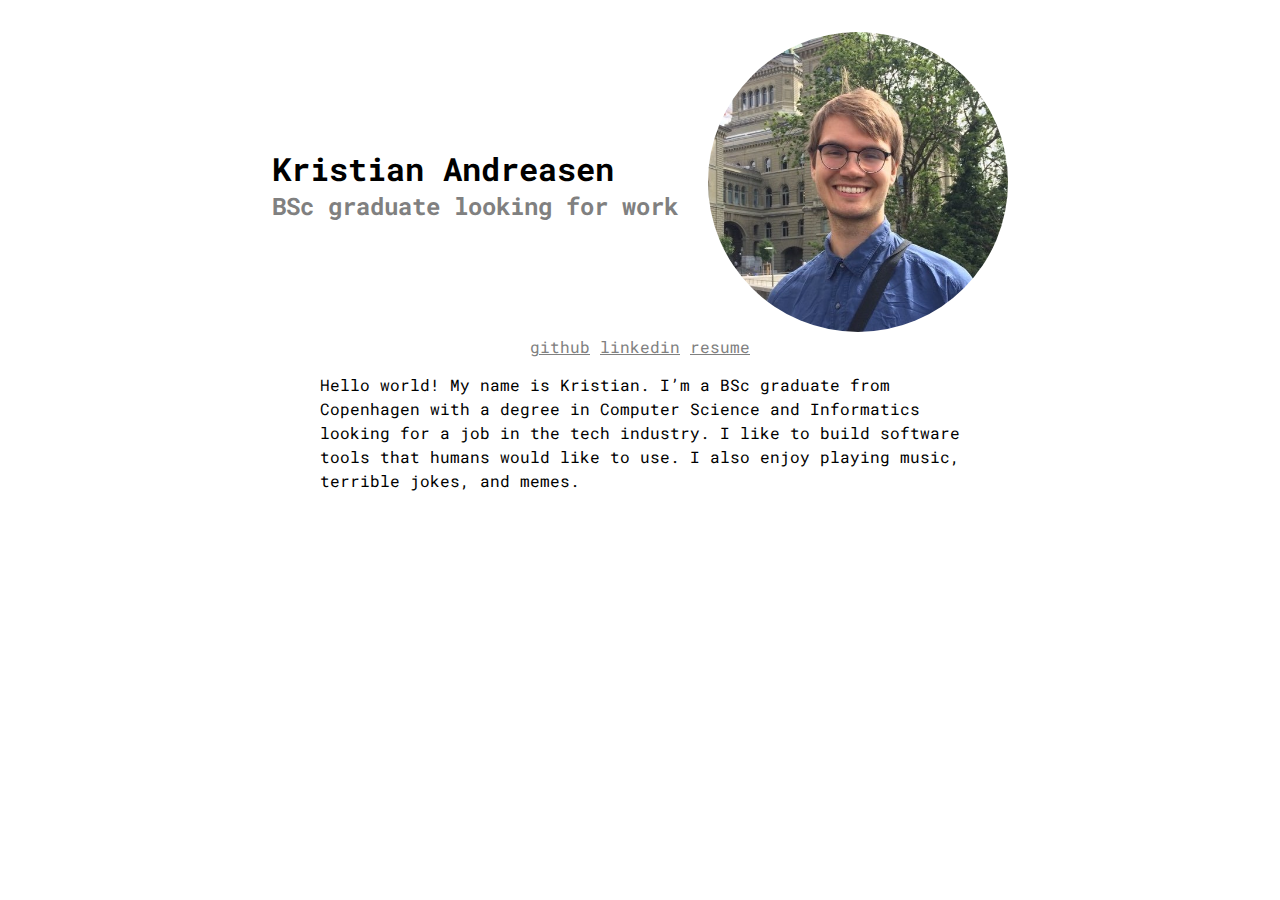
==== index.html @ 18df2f49 "first commit" ====
<!DOCTYPE html>
<html lang="en">
  <head>
    <meta charset="UTF-8" />
    <meta http-equiv="X-UA-Compatible" content="IE=edge" />
    <meta name="viewport" content="width=device-width, initial-scale=1.0" />
    <title>Document</title>
    <link rel="preconnect" href="https://fonts.googleapis.com" />
    <link rel="preconnect" href="https://fonts.gstatic.com" crossorigin />
    <link
      href="https://fonts.googleapis.com/css2?family=Roboto+Mono&display=swap"
      rel="stylesheet"
    />
    <link rel="stylesheet" href="style.css" />
  </head>
  <body>
    <header>
      <div id="flex-container">
        <div>
          <h1>Kristian Andreasen</h1>
          <h2>BSc graduate looking for work</h2>
        </div>
        <div id="img-container">
          <img src="/img/FACE.png" alt="" />
        </div>
      </div>
      <ul id="socials">
        <li>
          <a href="https://github.com/kristiankauffeld" target="_blank"
            >github</a
          >
        </li>
        <li>
          <a
            href="https://www.linkedin.com/in/kristian-kauffeld-andreasen/"
            target="_blank"
            >linkedin</a
          >
        </li>
        <li><a href="" target="_blank">resume</a></li>
      </ul>
    </header>
    <main>
      <section id="bio">
        <div id="text-container">
          <p>
            Hello world! My name is Kristian. I’m a BSc graduate from Copenhagen
            with a degree in Computer Science and Informatics looking for a job
            in the tech industry. I like to build software tools that humans
            would like to use. I also enjoy playing music, terrible jokes, and
            memes.
          </p>
        </div>
      </section>
    </main>
  </body>
</html>
---- style.css ----
body {
  margin: 0;
  font-family: "Roboto Mono", monospace;
}

header {
  margin-top: 2rem;
}

#flex-container {
  display: flex;
  justify-content: center;
  align-items: center;
}

ul {
  display: flex;
  margin: 0;
  padding: 0;
  list-style: none;
  justify-content: center;
}

a {
  padding: 5px;
  color: #808080;
}

#img-container img {
  height: 300px;
  width: 300px;
  border-radius: 50%;
  object-fit: cover;
  margin: 0 0 0 30px;
}

h1 {
  margin: 0;
}

h2 {
  margin: 0;
  color: grey;
}

#bio {
  margin: 0 auto;
  width: 50%;
  line-height: 24px;
}

@media (max-width: 768px) {
  #flex-container {
    flex-wrap: wrap;
    text-align: center;
  }
  #bio {
    width: 80%;
  }
  header h2 {
    font-size: 1.2rem;
  }
}
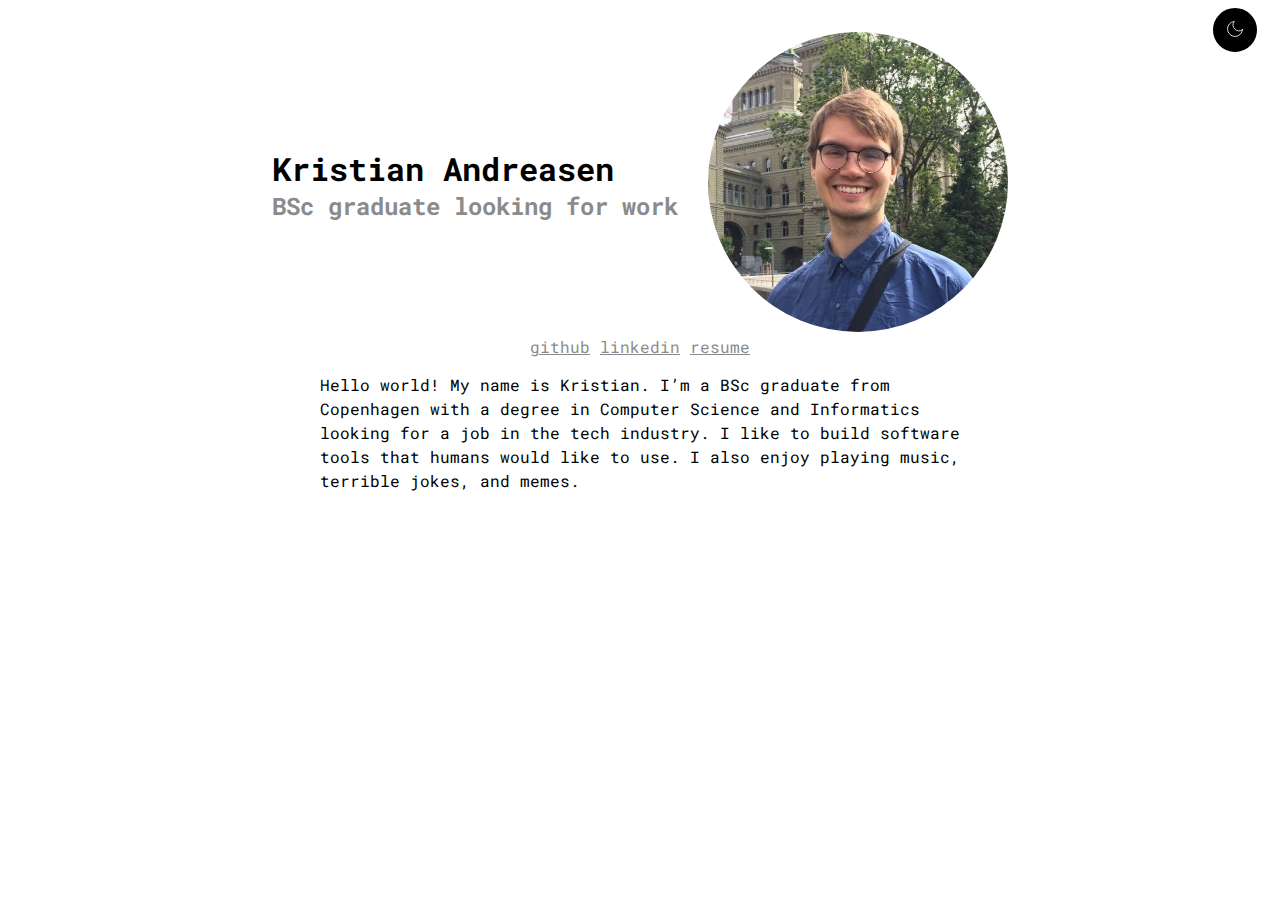
==== commit a53923ff: "added dark/light-mode button" ====
--- a/index.html
+++ b/index.html
@@ -4,7 +4,7 @@
     <meta charset="UTF-8" />
     <meta http-equiv="X-UA-Compatible" content="IE=edge" />
     <meta name="viewport" content="width=device-width, initial-scale=1.0" />
-    <title>Document</title>
+    <title>kkandreasen</title>
     <link rel="preconnect" href="https://fonts.googleapis.com" />
     <link rel="preconnect" href="https://fonts.gstatic.com" crossorigin />
     <link
@@ -12,8 +12,21 @@
       rel="stylesheet"
     />
     <link rel="stylesheet" href="style.css" />
+    <script src="main.js" defer></script>
+    
   </head>
   <body>
+    <button class="theme" role="switch"></button>
+    <audio
+      src="audio/light-on.mp3"
+      class="theme-audio--light-on"
+      data-attribute="adapted from user 160033 file on freesound.org https://freesound.org/people/160033/sounds/366184 under CC BY-NC 3.0"
+    ></audio>
+    <audio
+    src="audio/light-off.mp3"
+    class="theme-audio--light-off"
+    data-attribute="adapted from user 160033 file on freesound.org https://freesound.org/people/160033/sounds/366184 under CC BY-NC 3.0"
+  ></audio>
     <header>
       <div id="flex-container">
         <div>
@@ -21,7 +34,7 @@
           <h2>BSc graduate looking for work</h2>
         </div>
         <div id="img-container">
-          <img src="/img/FACE.png" alt="" />
+          <img src="/assets/img/FACE.png" alt="" />
         </div>
       </div>
       <ul id="socials">
@@ -37,7 +50,13 @@
             >linkedin</a
           >
         </li>
-        <li><a href="" target="_blank">resume</a></li>
+        <li>
+          <a
+            href="https://drive.google.com/file/d/1RHTfoOHiZS_q8jCk0900iCpB4C7sPTKD/view?usp=sharing"
+            target="_blank"
+            >resume</a
+          >
+        </li>
       </ul>
     </header>
     <main>
--- a/style.css
+++ b/style.css
@@ -1,6 +1,61 @@
+:root {
+  --gray: #8b8b8b;
+
+  --bkg-light: #fff;
+  --text-light: #000;
+
+  --text-dark: #fff;
+  --bkg-dark: #000;
+}
+
+@media (prefers-color-scheme: dark) {
+  :root {
+    --bkg: var(--bkg-dark);
+    --text: var(--text-dark);
+  }
+}
+
+@media (prefers-color-scheme: light) {
+  :root {
+    --bkg: var(--bkg-light);
+    --text: var(--text-light);
+  }
+}
+
+[color-scheme="dark"] {
+  --bkg: var(--bkg-dark);
+  --text: var(--text-dark);
+}
+
+[color-scheme="light"] {
+  --bkg: var(--bkg-light);
+  --text: var(--text-light);
+}
+
+.bkg--stroke {
+  stroke: var(--bkg);
+}
+
+.theme {
+  position: fixed;
+  top: 5px;
+  right: 20px;
+  background-color: var(--text);
+  width: 50px;
+  height: 50px;
+  border-radius: 50%;
+  border: 3px solid var(--bkg);
+}
+
+.theme:is(:hover, :focus){
+  opacity: .8;
+}
+
 body {
   margin: 0;
   font-family: "Roboto Mono", monospace;
+  background-color: var(--bkg);
+  color: var(--text);
 }
 
 header {
@@ -23,7 +78,7 @@
 
 a {
   padding: 5px;
-  color: #808080;
+  color: var(--gray);
 }
 
 #img-container img {
@@ -40,7 +95,7 @@
 
 h2 {
   margin: 0;
-  color: grey;
+  color: var(--gray);
 }
 
 #bio {
@@ -48,6 +103,8 @@
   width: 50%;
   line-height: 24px;
 }
+
+
 
 @media (max-width: 768px) {
   #flex-container {
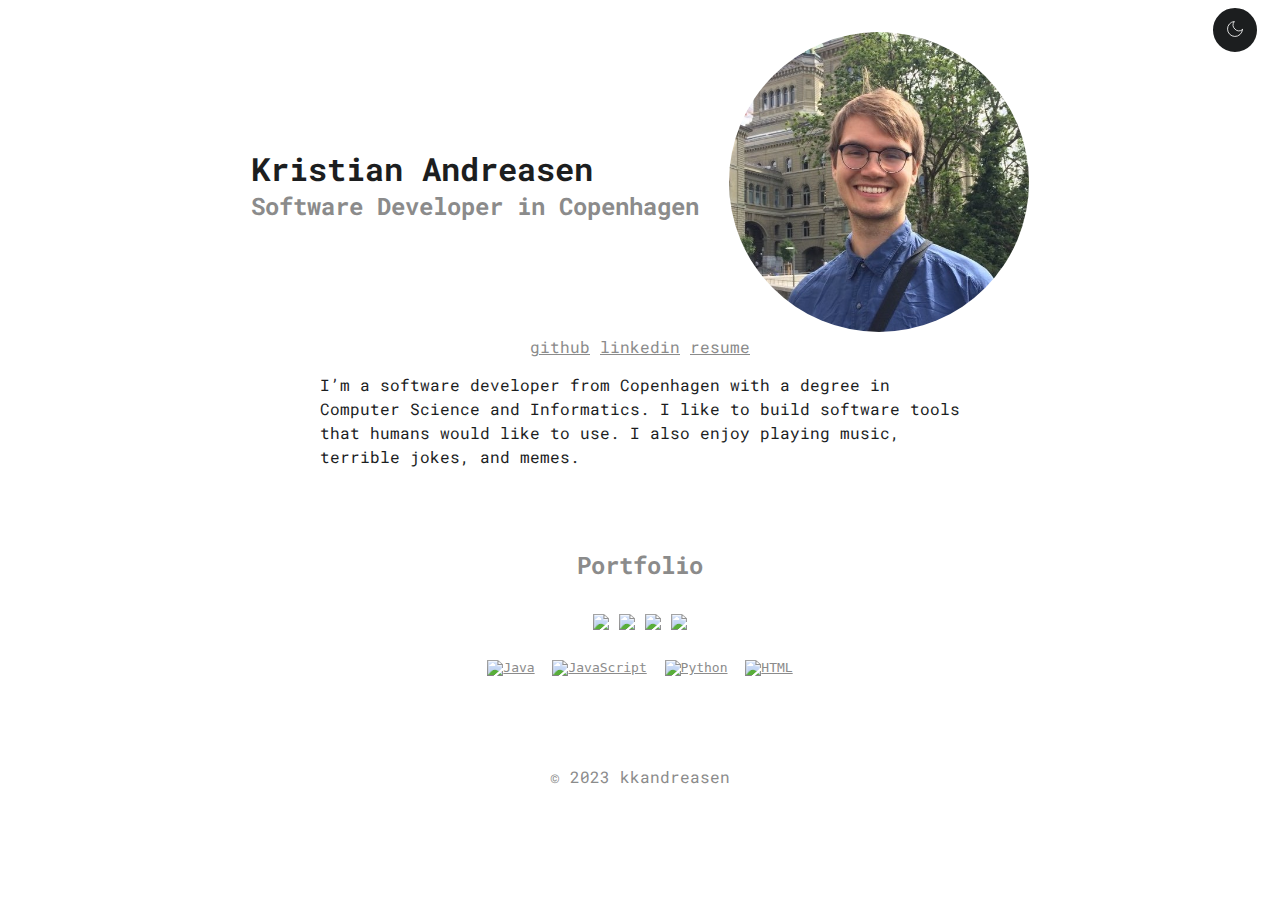
==== commit 9589b03e: "added github repo links" ====
--- a/index.html
+++ b/index.html
@@ -13,7 +13,6 @@
     />
     <link rel="stylesheet" href="style.css" />
     <script src="main.js" defer></script>
-    
   </head>
   <body>
     <button class="theme" role="switch"></button>
@@ -23,15 +22,15 @@
       data-attribute="adapted from user 160033 file on freesound.org https://freesound.org/people/160033/sounds/366184 under CC BY-NC 3.0"
     ></audio>
     <audio
-    src="audio/light-off.mp3"
-    class="theme-audio--light-off"
-    data-attribute="adapted from user 160033 file on freesound.org https://freesound.org/people/160033/sounds/366184 under CC BY-NC 3.0"
-  ></audio>
+      src="audio/light-off.mp3"
+      class="theme-audio--light-off"
+      data-attribute="adapted from user 160033 file on freesound.org https://freesound.org/people/160033/sounds/366184 under CC BY-NC 3.0"
+    ></audio>
     <header>
       <div id="flex-container">
         <div>
           <h1>Kristian Andreasen</h1>
-          <h2>BSc graduate looking for work</h2>
+          <h2>Software Developer in Copenhagen</h2>
         </div>
         <div id="img-container">
           <img src="/assets/img/FACE.png" alt="" />
@@ -47,12 +46,13 @@
           <a
             href="https://www.linkedin.com/in/kristian-kauffeld-andreasen/"
             target="_blank"
-            >linkedin</a
           >
+            linkedin
+          </a>
         </li>
         <li>
           <a
-            href="https://drive.google.com/file/d/1RHTfoOHiZS_q8jCk0900iCpB4C7sPTKD/view?usp=sharing"
+            href="resume.html"
             target="_blank"
             >resume</a
           >
@@ -63,14 +63,87 @@
       <section id="bio">
         <div id="text-container">
           <p>
-            Hello world! My name is Kristian. I’m a BSc graduate from Copenhagen
-            with a degree in Computer Science and Informatics looking for a job
-            in the tech industry. I like to build software tools that humans
+            I’m a software developer from Copenhagen with a degree in Computer
+            Science and Informatics. I like to build software tools that humans
             would like to use. I also enjoy playing music, terrible jokes, and
             memes.
           </p>
         </div>
       </section>
+      <section id="portfolio">
+        <h2>Portfolio</h2>
+        <div class="portfolio-container">
+          <a
+            class="portfolio-link"
+            href="https://github.com/kristian-andreasen/MeFit-backend"
+            target="_blank"
+            ><img
+              class="portfolio-pin"
+              src="https://github-readme-stats.vercel.app/api/pin/?username=kristiankauffeld&amp;repo=MeFit-backend&theme=github_dark_dimmed"
+            />
+          </a>
+          <a
+            class="portfolio-link"
+            href="https://github.com/kristian-andreasen/MeFit-frontend"
+            target="_blank"
+            ><img
+              class="portfolio-pin"
+              src="https://github-readme-stats.vercel.app/api/pin/?username=kristian-andreasen&amp;repo=MeFit-frontend&theme=github_dark_dimmed"
+          /></a>
+          <a
+            class="portfolio-link"
+            href="https://github.com/kristiankauffeld/ElGamal-Encryption-and-Hash-Competition"
+            target="_blank"
+            ><img
+              class="portfolio-pin"
+              src="https://github-readme-stats.vercel.app/api/pin/?username=kristiankauffeld&amp;repo=ElGamal-Encryption-and-Hash-Competition&theme=github_dark_dimmed"
+          /></a>
+          <a
+            class="portfolio-link"
+            href="https://github.com/kristiankauffeld/Mastermind"
+            target="_blank"
+            ><img
+              class="portfolio-pin"
+              src="https://github-readme-stats.vercel.app/api/pin/?username=kristiankauffeld&amp;repo=Mastermind&theme=github_dark_dimmed"
+          /></a>
+        </div>
+
+        <br />
+        <samp>
+          <a
+            href="https://github.com/kristiankauffeld?tab=repositories&amp;language=java"
+            target="_blank"
+            ><img
+              alt="Java"
+              src="https://img.shields.io/badge/-Java-b07219?style=flat-square&amp;logo=Java&amp;logoColor=white"
+          /></a>
+          <a
+            href="https://github.com/kristiankauffeld?tab=repositories&amp;language=javascript"
+            target="_blank"
+            ><img
+              alt="JavaScript"
+              src="https://img.shields.io/badge/-Javascript-f1e05a?style=flat-square&amp;logo=Javascript&amp;logoColor=white"
+          /></a>
+          <a
+            href="https://github.com/kristiankauffeld?tab=repositories&amp;language=python"
+            target="_blank"
+            ><img
+              alt="Python"
+              src="https://img.shields.io/badge/-Python-3572A5?style=flat-square&amp;logo=Python&amp;logoColor=white"
+          /></a>
+          <a
+            href="https://github.com/kristiankauffeld?tab=repositories&amp;language=html"
+            target="_blank"
+            ><img
+              alt="HTML"
+              src="https://img.shields.io/badge/-HTML-e34c26?style=flat-square&amp;logo=HTML5&amp;logoColor=white"
+          /></a>
+        </samp>
+      </section>
     </main>
+    <footer class="foot">
+      <a>© 2023 kkandreasen</a>
+      <br /><br /><br />
+    </footer>
   </body>
 </html>
--- a/style.css
+++ b/style.css
@@ -2,10 +2,10 @@
   --gray: #8b8b8b;
 
   --bkg-light: #fff;
-  --text-light: #000;
+  --text-light: #1c1e1f;
 
-  --text-dark: #fff;
-  --bkg-dark: #000;
+  --text-dark: #dddad5;
+  --bkg-dark: #1c1e1f;
 }
 
 @media (prefers-color-scheme: dark) {
@@ -22,12 +22,12 @@
   }
 }
 
-[color-scheme="dark"] {
+[color-scheme='dark'] {
   --bkg: var(--bkg-dark);
   --text: var(--text-dark);
 }
 
-[color-scheme="light"] {
+[color-scheme='light'] {
   --bkg: var(--bkg-light);
   --text: var(--text-light);
 }
@@ -47,13 +47,13 @@
   border: 3px solid var(--bkg);
 }
 
-.theme:is(:hover, :focus){
-  opacity: .8;
+.theme:is(:hover, :focus) {
+  opacity: 0.8;
 }
 
 body {
   margin: 0;
-  font-family: "Roboto Mono", monospace;
+  font-family: 'Roboto Mono', monospace;
   background-color: var(--bkg);
   color: var(--text);
 }
@@ -104,7 +104,34 @@
   line-height: 24px;
 }
 
+#portfolio {
+  text-align: center;
+  margin: 0 auto;
+  width: 80%;
+  margin-top: 5rem;
+}
 
+.portfolio-container {
+  margin-top: 2rem;
+}
+
+.portfolio-link {
+  padding: 0;
+  text-decoration: none;
+}
+
+footer {
+  text-align: center;
+  margin-top: 5%;
+  padding-top: 2%;
+}
+
+.pdf {
+  display: inline-block;
+  min-width: 90%;
+  min-height: 800px;
+  margin: 5%;
+}
 
 @media (max-width: 768px) {
   #flex-container {
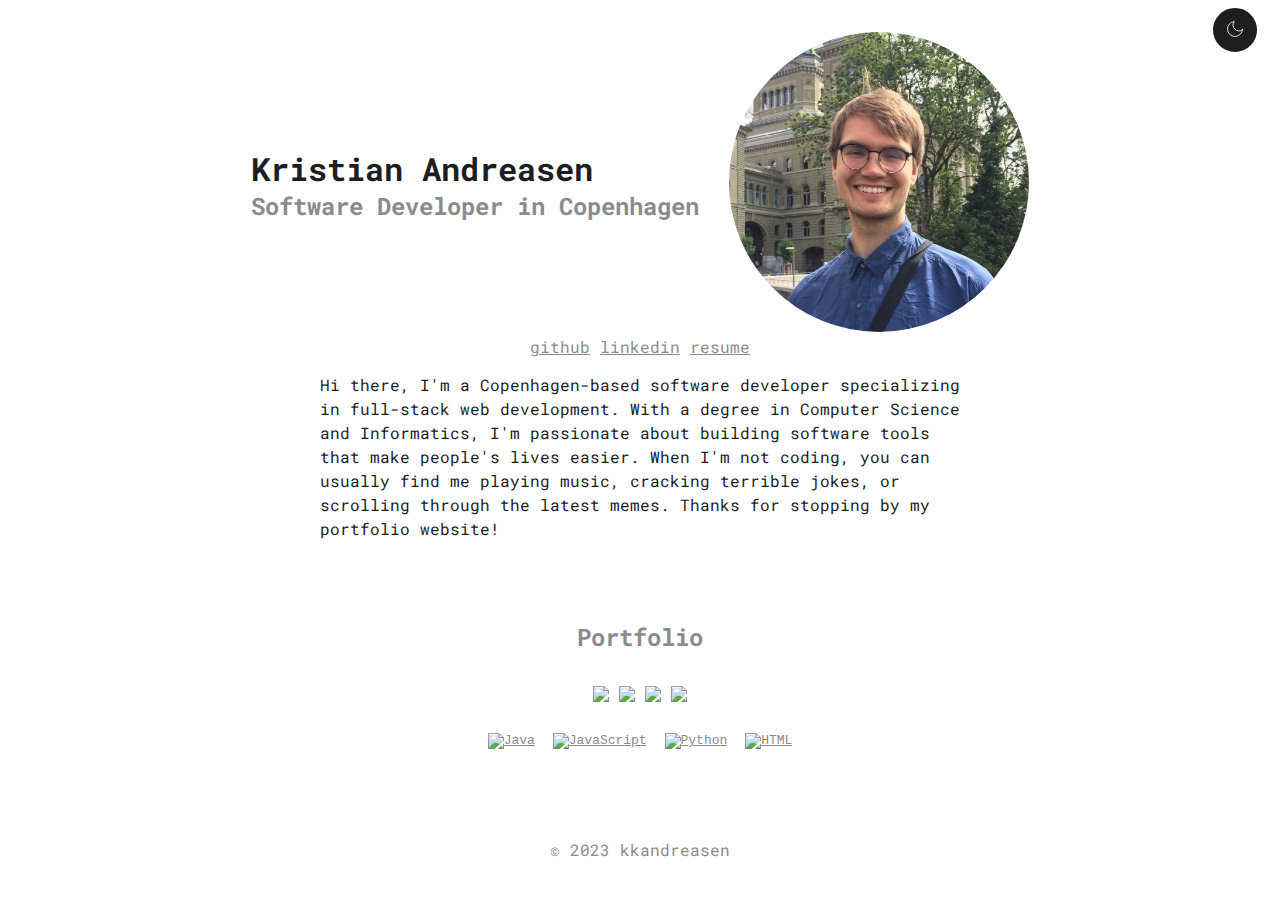
==== commit 4e1789d2: "updated portfolio text and portfolio pins theme color" ====
--- a/index.html
+++ b/index.html
@@ -51,11 +51,7 @@
           </a>
         </li>
         <li>
-          <a
-            href="resume.html"
-            target="_blank"
-            >resume</a
-          >
+          <a href="resume.html" target="_blank">resume</a>
         </li>
       </ul>
     </header>
@@ -63,10 +59,13 @@
       <section id="bio">
         <div id="text-container">
           <p>
-            I’m a software developer from Copenhagen with a degree in Computer
-            Science and Informatics. I like to build software tools that humans
-            would like to use. I also enjoy playing music, terrible jokes, and
-            memes.
+            Hi there, I'm a Copenhagen-based software developer specializing in
+            full-stack web development. With a degree in Computer
+            Science and Informatics, I'm passionate about building software
+            tools that make people's lives easier. When I'm not coding, you can
+            usually find me playing music, cracking terrible jokes, or scrolling
+            through the latest memes. Thanks for stopping by my portfolio
+            website!
           </p>
         </div>
       </section>
@@ -79,7 +78,7 @@
             target="_blank"
             ><img
               class="portfolio-pin"
-              src="https://github-readme-stats.vercel.app/api/pin/?username=kristiankauffeld&amp;repo=MeFit-backend&theme=github_dark_dimmed"
+              src="https://github-readme-stats.vercel.app/api/pin/?username=kristiankauffeld&amp;repo=MeFit-backend"
             />
           </a>
           <a
@@ -88,7 +87,7 @@
             target="_blank"
             ><img
               class="portfolio-pin"
-              src="https://github-readme-stats.vercel.app/api/pin/?username=kristian-andreasen&amp;repo=MeFit-frontend&theme=github_dark_dimmed"
+              src="https://github-readme-stats.vercel.app/api/pin/?username=kristian-andreasen&amp;repo=MeFit-frontend"
           /></a>
           <a
             class="portfolio-link"
@@ -96,7 +95,7 @@
             target="_blank"
             ><img
               class="portfolio-pin"
-              src="https://github-readme-stats.vercel.app/api/pin/?username=kristiankauffeld&amp;repo=ElGamal-Encryption-and-Hash-Competition&theme=github_dark_dimmed"
+              src="https://github-readme-stats.vercel.app/api/pin/?username=kristiankauffeld&amp;repo=ElGamal-Encryption-and-Hash-Competition"
           /></a>
           <a
             class="portfolio-link"
@@ -104,7 +103,7 @@
             target="_blank"
             ><img
               class="portfolio-pin"
-              src="https://github-readme-stats.vercel.app/api/pin/?username=kristiankauffeld&amp;repo=Mastermind&theme=github_dark_dimmed"
+              src="https://github-readme-stats.vercel.app/api/pin/?username=kristiankauffeld&amp;repo=Mastermind"
           /></a>
         </div>
 
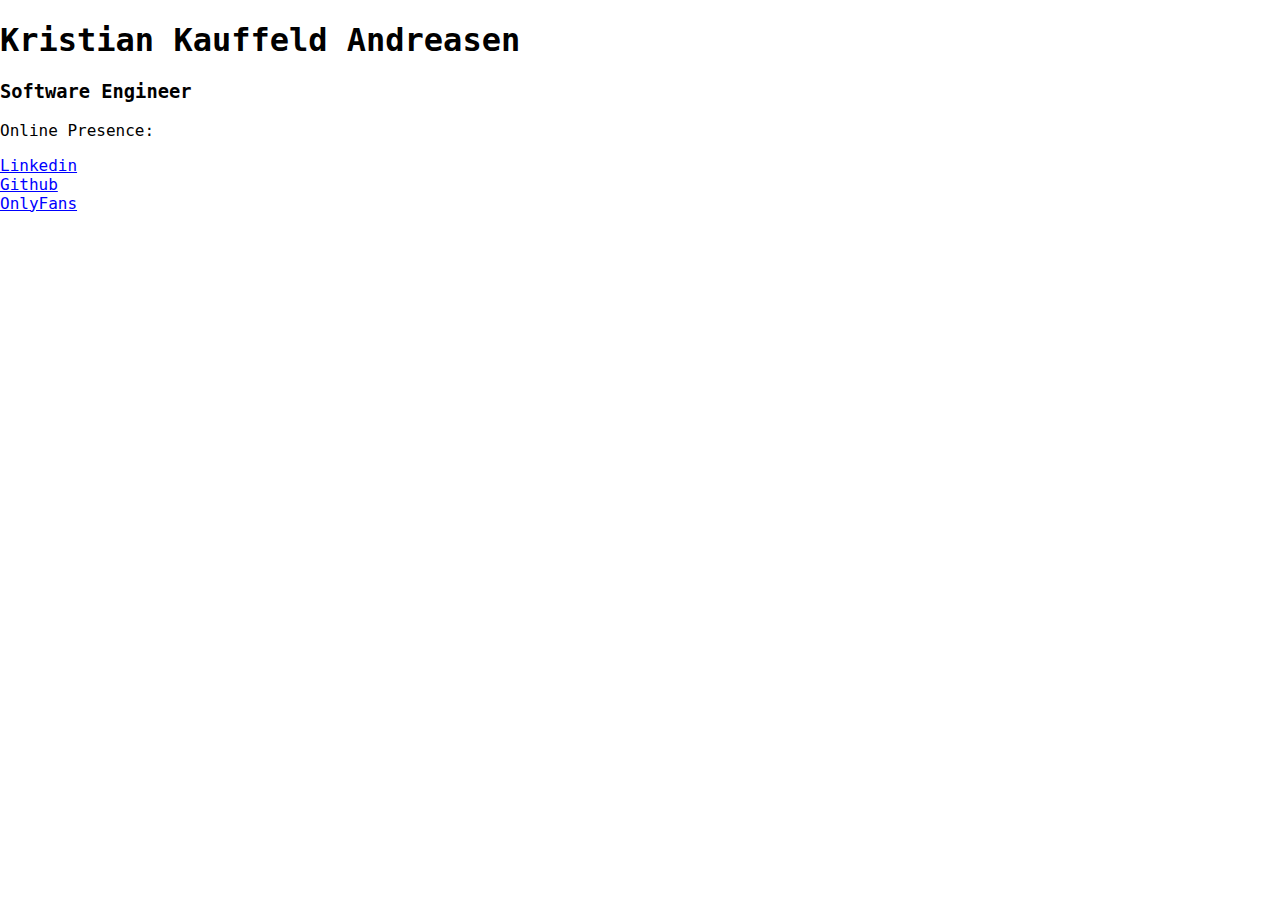
==== commit f6eb86c8: "refactor" ====
--- a/index.html
+++ b/index.html
@@ -5,144 +5,21 @@
     <meta http-equiv="X-UA-Compatible" content="IE=edge" />
     <meta name="viewport" content="width=device-width, initial-scale=1.0" />
     <title>kkandreasen</title>
-    <link rel="preconnect" href="https://fonts.googleapis.com" />
-    <link rel="preconnect" href="https://fonts.gstatic.com" crossorigin />
-    <link
-      href="https://fonts.googleapis.com/css2?family=Roboto+Mono&display=swap"
-      rel="stylesheet"
-    />
+    <link rel="preconnect" href="https://fonts.googleapis.com">
+    <link rel="preconnect" href="https://fonts.gstatic.com" crossorigin>
+    <link href="https://fonts.googleapis.com/css2?family=Ubuntu:ital,wght@0,300;0,400;0,500;0,700;1,300;1,400;1,500;1,700&display=swap" rel="stylesheet">
     <link rel="stylesheet" href="style.css" />
     <script src="main.js" defer></script>
   </head>
   <body>
-    <button class="theme" role="switch"></button>
-    <audio
-      src="audio/light-on.mp3"
-      class="theme-audio--light-on"
-      data-attribute="adapted from user 160033 file on freesound.org https://freesound.org/people/160033/sounds/366184 under CC BY-NC 3.0"
-    ></audio>
-    <audio
-      src="audio/light-off.mp3"
-      class="theme-audio--light-off"
-      data-attribute="adapted from user 160033 file on freesound.org https://freesound.org/people/160033/sounds/366184 under CC BY-NC 3.0"
-    ></audio>
-    <header>
-      <div id="flex-container">
-        <div>
-          <h1>Kristian Andreasen</h1>
-          <h2>Software Developer in Copenhagen</h2>
-        </div>
-        <div id="img-container">
-          <img src="/assets/img/FACE.png" alt="" />
-        </div>
-      </div>
-      <ul id="socials">
-        <li>
-          <a href="https://github.com/kristiankauffeld" target="_blank"
-            >github</a
-          >
-        </li>
-        <li>
-          <a
-            href="https://www.linkedin.com/in/kristian-kauffeld-andreasen/"
-            target="_blank"
-          >
-            linkedin
-          </a>
-        </li>
-        <li>
-          <a href="resume.html" target="_blank">resume</a>
-        </li>
-      </ul>
-    </header>
-    <main>
-      <section id="bio">
-        <div id="text-container">
-          <p>
-            Hi there, I'm a Copenhagen-based software developer specializing in
-            full-stack web development. With a degree in Computer
-            Science and Informatics, I'm passionate about building software
-            tools that make people's lives easier. When I'm not coding, you can
-            usually find me playing music, cracking terrible jokes, or scrolling
-            through the latest memes. Thanks for stopping by my portfolio
-            website!
-          </p>
-        </div>
-      </section>
-      <section id="portfolio">
-        <h2>Portfolio</h2>
-        <div class="portfolio-container">
-          <a
-            class="portfolio-link"
-            href="https://github.com/kristian-andreasen/MeFit-backend"
-            target="_blank"
-            ><img
-              class="portfolio-pin"
-              src="https://github-readme-stats.vercel.app/api/pin/?username=kristiankauffeld&amp;repo=MeFit-backend"
-            />
-          </a>
-          <a
-            class="portfolio-link"
-            href="https://github.com/kristian-andreasen/MeFit-frontend"
-            target="_blank"
-            ><img
-              class="portfolio-pin"
-              src="https://github-readme-stats.vercel.app/api/pin/?username=kristian-andreasen&amp;repo=MeFit-frontend"
-          /></a>
-          <a
-            class="portfolio-link"
-            href="https://github.com/kristiankauffeld/ElGamal-Encryption-and-Hash-Competition"
-            target="_blank"
-            ><img
-              class="portfolio-pin"
-              src="https://github-readme-stats.vercel.app/api/pin/?username=kristiankauffeld&amp;repo=ElGamal-Encryption-and-Hash-Competition"
-          /></a>
-          <a
-            class="portfolio-link"
-            href="https://github.com/kristiankauffeld/Mastermind"
-            target="_blank"
-            ><img
-              class="portfolio-pin"
-              src="https://github-readme-stats.vercel.app/api/pin/?username=kristiankauffeld&amp;repo=Mastermind"
-          /></a>
-        </div>
+    <h1>Kristian Kauffeld Andreasen</h1>
+    <h3>Software Engineer</h3>
+    <p>Online Presence:</p>
+    <a style="color: blue;" href="https://www.linkedin.com/in/kristian-kauffeld-andreasen/">Linkedin</a>
+    <br>
+    <a style="color: blue;" href="https://github.com/kristiankauffeld">Github</a>
+    <br>
+    <a style="color: blue;" href="https://www.youtube.com/watch?v=dQw4w9WgXcQ&ab_channel=RickAstley">OnlyFans</a>
 
-        <br />
-        <samp>
-          <a
-            href="https://github.com/kristiankauffeld?tab=repositories&amp;language=java"
-            target="_blank"
-            ><img
-              alt="Java"
-              src="https://img.shields.io/badge/-Java-b07219?style=flat-square&amp;logo=Java&amp;logoColor=white"
-          /></a>
-          <a
-            href="https://github.com/kristiankauffeld?tab=repositories&amp;language=javascript"
-            target="_blank"
-            ><img
-              alt="JavaScript"
-              src="https://img.shields.io/badge/-Javascript-f1e05a?style=flat-square&amp;logo=Javascript&amp;logoColor=white"
-          /></a>
-          <a
-            href="https://github.com/kristiankauffeld?tab=repositories&amp;language=python"
-            target="_blank"
-            ><img
-              alt="Python"
-              src="https://img.shields.io/badge/-Python-3572A5?style=flat-square&amp;logo=Python&amp;logoColor=white"
-          /></a>
-          <a
-            href="https://github.com/kristiankauffeld?tab=repositories&amp;language=html"
-            target="_blank"
-            ><img
-              alt="HTML"
-              src="https://img.shields.io/badge/-HTML-e34c26?style=flat-square&amp;logo=HTML5&amp;logoColor=white"
-          /></a>
-        </samp>
-      </section>
-    </main>
-    <footer class="foot">
-      <a>© 2023 kkandreasen</a>
-      <br /><br /><br />
-    </footer>
   </body>
 </html>
--- a/style.css
+++ b/style.css
@@ -1,147 +1,6 @@
-:root {
-  --gray: #8b8b8b;
-
-  --bkg-light: #fff;
-  --text-light: #1c1e1f;
-
-  --text-dark: #dddad5;
-  --bkg-dark: #1c1e1f;
-}
-
-@media (prefers-color-scheme: dark) {
-  :root {
-    --bkg: var(--bkg-dark);
-    --text: var(--text-dark);
-  }
-}
-
-@media (prefers-color-scheme: light) {
-  :root {
-    --bkg: var(--bkg-light);
-    --text: var(--text-light);
-  }
-}
-
-[color-scheme='dark'] {
-  --bkg: var(--bkg-dark);
-  --text: var(--text-dark);
-}
-
-[color-scheme='light'] {
-  --bkg: var(--bkg-light);
-  --text: var(--text-light);
-}
-
-.bkg--stroke {
-  stroke: var(--bkg);
-}
-
-.theme {
-  position: fixed;
-  top: 5px;
-  right: 20px;
-  background-color: var(--text);
-  width: 50px;
-  height: 50px;
-  border-radius: 50%;
-  border: 3px solid var(--bkg);
-}
-
-.theme:is(:hover, :focus) {
-  opacity: 0.8;
-}
-
 body {
   margin: 0;
   font-family: 'Roboto Mono', monospace;
   background-color: var(--bkg);
   color: var(--text);
 }
-
-header {
-  margin-top: 2rem;
-}
-
-#flex-container {
-  display: flex;
-  justify-content: center;
-  align-items: center;
-}
-
-ul {
-  display: flex;
-  margin: 0;
-  padding: 0;
-  list-style: none;
-  justify-content: center;
-}
-
-a {
-  padding: 5px;
-  color: var(--gray);
-}
-
-#img-container img {
-  height: 300px;
-  width: 300px;
-  border-radius: 50%;
-  object-fit: cover;
-  margin: 0 0 0 30px;
-}
-
-h1 {
-  margin: 0;
-}
-
-h2 {
-  margin: 0;
-  color: var(--gray);
-}
-
-#bio {
-  margin: 0 auto;
-  width: 50%;
-  line-height: 24px;
-}
-
-#portfolio {
-  text-align: center;
-  margin: 0 auto;
-  width: 80%;
-  margin-top: 5rem;
-}
-
-.portfolio-container {
-  margin-top: 2rem;
-}
-
-.portfolio-link {
-  padding: 0;
-  text-decoration: none;
-}
-
-footer {
-  text-align: center;
-  margin-top: 5%;
-  padding-top: 2%;
-}
-
-.pdf {
-  display: inline-block;
-  min-width: 90%;
-  min-height: 800px;
-  margin: 5%;
-}
-
-@media (max-width: 768px) {
-  #flex-container {
-    flex-wrap: wrap;
-    text-align: center;
-  }
-  #bio {
-    width: 80%;
-  }
-  header h2 {
-    font-size: 1.2rem;
-  }
-}
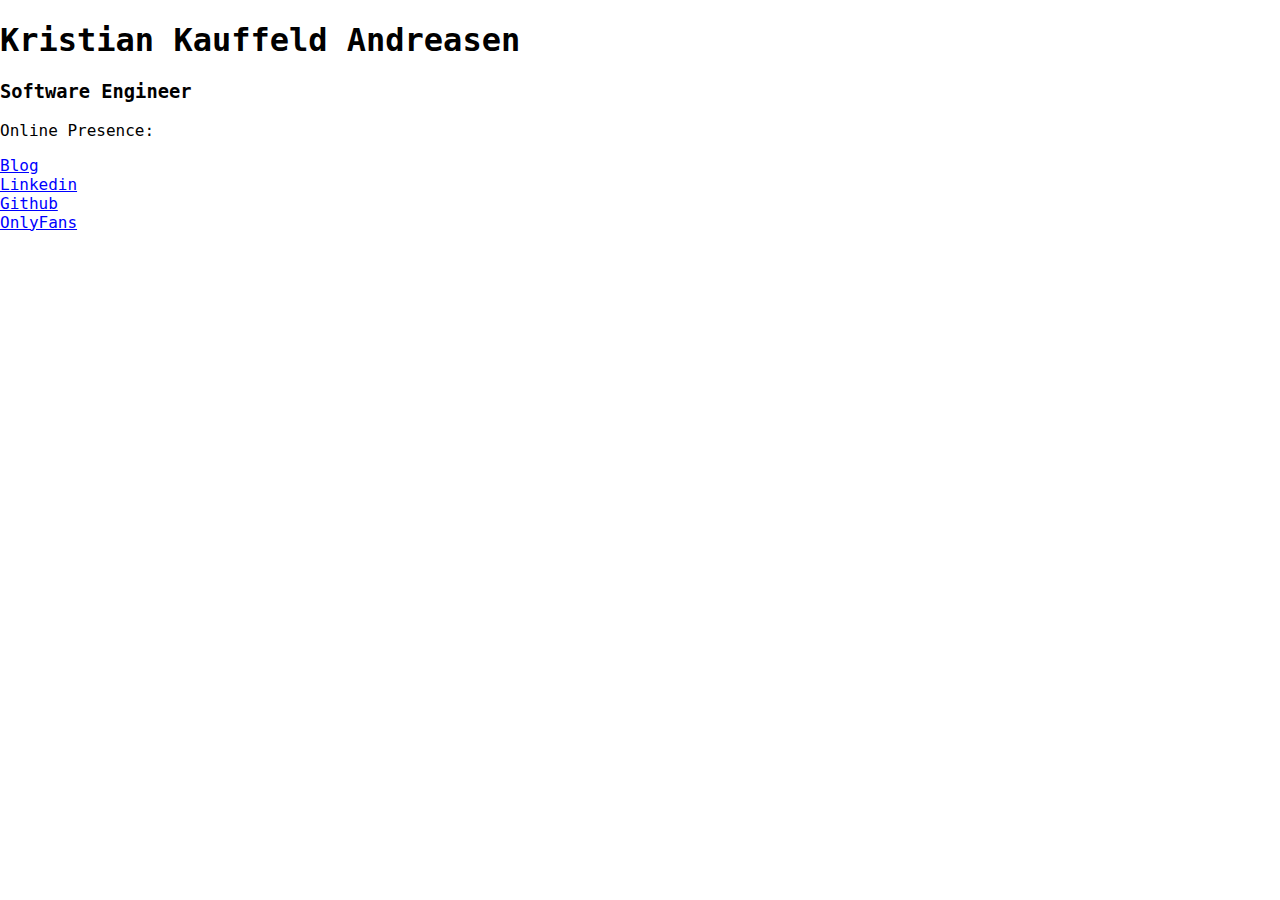
==== commit 95b26868: "added blog post" ====
--- a/index.html
+++ b/index.html
@@ -15,6 +15,8 @@
     <h1>Kristian Kauffeld Andreasen</h1>
     <h3>Software Engineer</h3>
     <p>Online Presence:</p>
+    <a style="color: blue;" href="blog.html" target="_blank">Blog</a>
+    <br>
     <a style="color: blue;" href="https://www.linkedin.com/in/kristian-kauffeld-andreasen/">Linkedin</a>
     <br>
     <a style="color: blue;" href="https://github.com/kristiankauffeld">Github</a>
